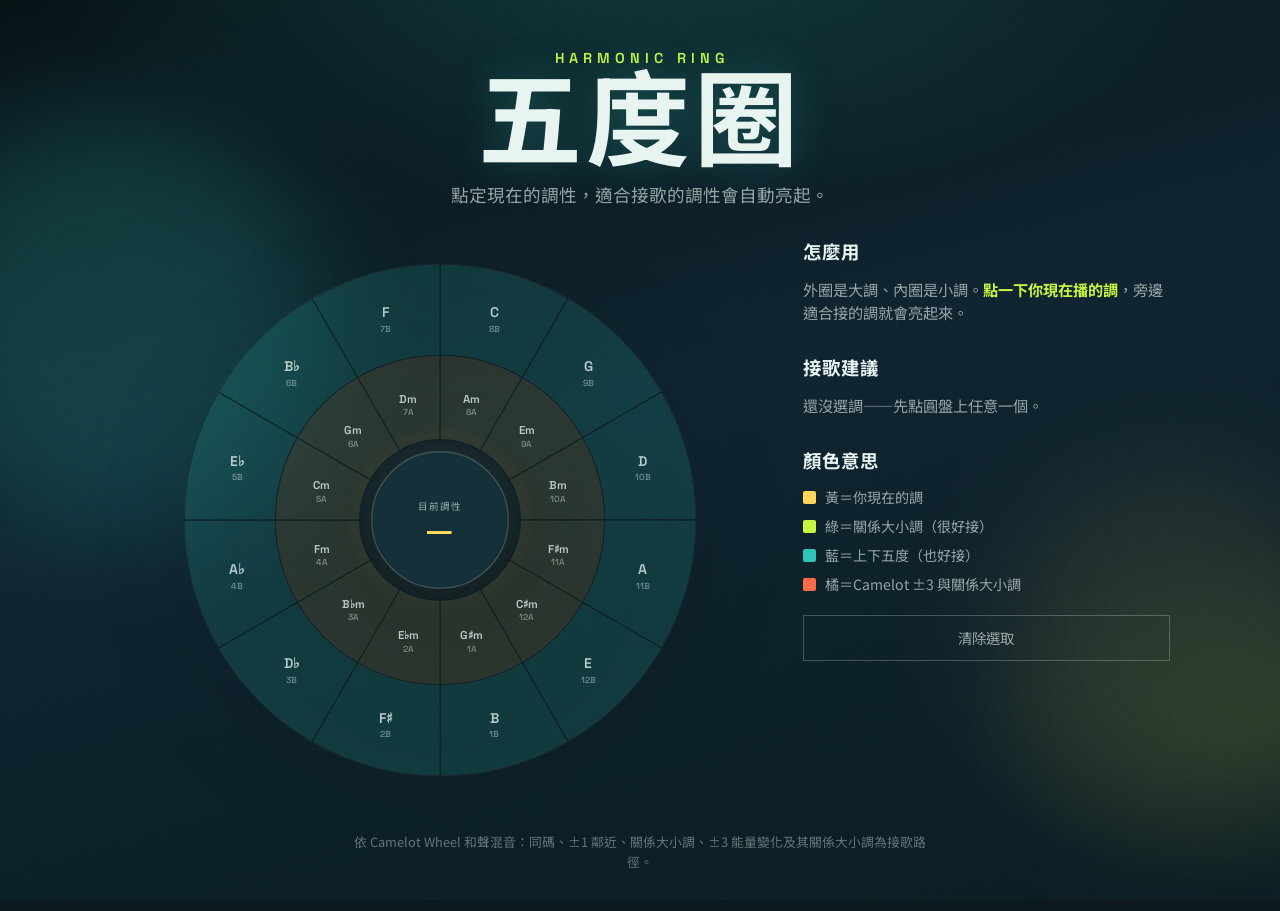
==== preview/index.html @ d06ddd53 "Deploy PR preview under /preview for review before merge Serve the Camelot ±3 branch build at GitHub" ====
<!DOCTYPE html>
<html lang="zh-Hant">
<head>
  <meta charset="UTF-8" />
  <meta name="viewport" content="width=device-width, initial-scale=1.0" />
  <title>五度圈 · DJ 接歌參考</title>
  <link rel="preconnect" href="https://fonts.googleapis.com" />
  <link rel="preconnect" href="https://fonts.gstatic.com" crossorigin />
  <link href="https://fonts.googleapis.com/css2?family=Archivo+Black&family=Noto+Sans+TC:wght@400;500;700&family=Space+Grotesk:wght@400;500;600&display=swap" rel="stylesheet" />
  <link rel="stylesheet" href="styles.css" />
</head>
<body>
  <div class="atmosphere" aria-hidden="true">
    <div class="orb orb-a"></div>
    <div class="orb orb-b"></div>
    <div class="grain"></div>
  </div>

  <header class="hero">
    <p class="brand">HARMONIC RING</p>
    <h1>五度圈</h1>
    <p class="tagline">點定現在的調性，適合接歌的調性會自動亮起。</p>
  </header>

  <main class="stage">
    <section class="wheel-panel" aria-label="五度圈">
      <div class="wheel-wrap">
        <svg id="wheel" viewBox="0 0 640 640" role="img" aria-label="可點選的五度圈">
          <defs>
            <radialGradient id="hubGlow" cx="50%" cy="50%" r="50%">
              <stop offset="0%" stop-color="rgba(255, 214, 90, 0.35)" />
              <stop offset="55%" stop-color="rgba(255, 214, 90, 0.08)" />
              <stop offset="100%" stop-color="rgba(255, 214, 90, 0)" />
            </radialGradient>
            <filter id="softGlow" x="-40%" y="-40%" width="180%" height="180%">
              <feGaussianBlur stdDeviation="4" result="blur" />
              <feMerge>
                <feMergeNode in="blur" />
                <feMergeNode in="SourceGraphic" />
              </feMerge>
            </filter>
          </defs>
          <circle class="wheel-ring" cx="320" cy="320" r="292" />
          <circle class="wheel-ring inner" cx="320" cy="320" r="188" />
          <circle class="hub-glow" cx="320" cy="320" r="110" fill="url(#hubGlow)" />
          <g id="segments"></g>
          <g id="labels"></g>
          <g class="hub">
            <circle cx="320" cy="320" r="78" class="hub-disk" />
            <text x="320" y="308" class="hub-kicker" text-anchor="middle">目前調性</text>
            <text id="hub-key" x="320" y="342" class="hub-key" text-anchor="middle">—</text>
            <text id="hub-camelot" x="320" y="368" class="hub-camelot" text-anchor="middle"></text>
          </g>
        </svg>
      </div>
    </section>

    <aside class="side" aria-live="polite">
      <div class="side-block">
        <h2>怎麼用</h2>
        <p class="hint">外圈是大調、內圈是小調。<strong>點一下你現在播的調</strong>，旁邊適合接的調就會亮起來。</p>
      </div>

      <div class="side-block">
        <h2>接歌建議</h2>
        <p id="hint" class="hint">還沒選調——先點圓盤上任意一個。</p>
        <ul id="compat-list" class="compat-list"></ul>
      </div>

      <div class="side-block colors">
        <h2>顏色意思</h2>
        <ul class="legend">
          <li><span class="swatch selected"></span>黃＝你現在的調</li>
          <li><span class="swatch match"></span>綠＝關係大小調（很好接）</li>
          <li><span class="swatch adjacent"></span>藍＝上下五度（也好接）</li>
          <li><span class="swatch energy"></span>橘＝Camelot ±3 與關係大小調</li>
        </ul>
      </div>

      <button type="button" id="clear-btn" class="clear-btn">清除選取</button>
    </aside>
  </main>

  <footer class="foot">
    <p>依 Camelot Wheel 和聲混音：同碼、±1 鄰近、關係大小調、±3 能量變化及其關係大小調為接歌路徑。</p>
  </footer>

  <script src="app.js"></script>
</body>
</html>
---- preview/styles.css ----
:root {
  --ink: #0c1a1f;
  --ink-soft: #143039;
  --foam: #e8f4f0;
  --foam-dim: rgba(232, 244, 240, 0.62);
  --lime: #c8f542;
  --lime-deep: #9bc91a;
  --amber: #ffd65a;
  --teal: #2ec4b6;
  --teal-dim: rgba(46, 196, 182, 0.28);
  --rose: #ff6b4a;
  --mute: rgba(232, 244, 240, 0.18);
  --font-display: "Archivo Black", "Noto Sans TC", sans-serif;
  --font-body: "Noto Sans TC", "Space Grotesk", sans-serif;
  --font-mono: "Space Grotesk", sans-serif;
}

*,
*::before,
*::after {
  box-sizing: border-box;
}

html,
body {
  margin: 0;
  min-height: 100%;
}

body {
  font-family: var(--font-body);
  color: var(--foam);
  background: var(--ink);
  overflow-x: hidden;
  line-height: 1.5;
}

.atmosphere {
  position: fixed;
  inset: 0;
  pointer-events: none;
  z-index: 0;
  background:
    radial-gradient(ellipse 90% 60% at 50% -10%, rgba(46, 196, 182, 0.22), transparent 55%),
    radial-gradient(ellipse 50% 40% at 100% 80%, rgba(200, 245, 66, 0.08), transparent 50%),
    linear-gradient(165deg, #071215 0%, #0f2430 45%, #0a1c22 100%);
}

.orb {
  position: absolute;
  border-radius: 50%;
  filter: blur(60px);
  opacity: 0.55;
  animation: drift 14s ease-in-out infinite alternate;
}

.orb-a {
  width: min(48vw, 420px);
  height: min(48vw, 420px);
  top: 12%;
  left: -8%;
  background: rgba(46, 196, 182, 0.35);
}

.orb-b {
  width: min(40vw, 360px);
  height: min(40vw, 360px);
  right: -6%;
  bottom: 8%;
  background: rgba(255, 214, 90, 0.18);
  animation-delay: -4s;
}

.grain {
  position: absolute;
  inset: 0;
  opacity: 0.07;
  background-image: url("data:image/svg+xml,%3Csvg viewBox='0 0 200 200' xmlns='http://www.w3.org/2000/svg'%3E%3Cfilter id='n'%3E%3CfeTurbulence type='fractalNoise' baseFrequency='0.85' numOctaves='3' stitchTiles='stitch'/%3E%3C/filter%3E%3Crect width='100%25' height='100%25' filter='url(%23n)'/%3E%3C/svg%3E");
  mix-blend-mode: overlay;
}

@keyframes drift {
  from { transform: translate(0, 0) scale(1); }
  to { transform: translate(24px, -18px) scale(1.08); }
}

.hero,
.stage,
.foot {
  position: relative;
  z-index: 1;
}

.hero {
  text-align: center;
  padding: clamp(1.5rem, 5vw, 3rem) 1.25rem 0.5rem;
  animation: rise 0.7s ease-out both;
}

.brand {
  margin: 0;
  font-family: var(--font-mono);
  font-size: clamp(0.75rem, 2vw, 0.9rem);
  letter-spacing: 0.35em;
  text-indent: 0.35em;
  color: var(--lime);
  font-weight: 600;
}

.hero h1 {
  margin: 0.35rem 0 0.5rem;
  font-family: var(--font-display);
  font-size: clamp(3.2rem, 12vw, 6.5rem);
  letter-spacing: 0.04em;
  line-height: 0.95;
  color: var(--foam);
  text-shadow: 0 0 40px rgba(46, 196, 182, 0.25);
}

.tagline {
  margin: 0 auto;
  max-width: 26rem;
  color: var(--foam-dim);
  font-size: clamp(0.95rem, 2.4vw, 1.1rem);
  font-weight: 400;
}

.stage {
  display: grid;
  grid-template-columns: 1fr;
  gap: 1.5rem;
  align-items: start;
  max-width: 1100px;
  margin: 0 auto;
  padding: 1rem 1.25rem 2rem;
}

@media (min-width: 900px) {
  .stage {
    grid-template-columns: minmax(0, 1.35fr) minmax(260px, 0.75fr);
    gap: 2rem;
    padding-top: 1.5rem;
  }
}

.wheel-wrap {
  width: min(100%, 560px);
  margin: 0 auto;
  animation: rise 0.85s ease-out 0.12s both;
}

#wheel {
  width: 100%;
  height: auto;
  display: block;
  filter: drop-shadow(0 20px 50px rgba(0, 0, 0, 0.45));
}

.wheel-ring {
  fill: none;
  stroke: rgba(232, 244, 240, 0.12);
  stroke-width: 1.5;
}

.wheel-ring.inner {
  stroke: rgba(232, 244, 240, 0.08);
}

.hub-disk {
  fill: var(--ink-soft);
  stroke: rgba(232, 244, 240, 0.2);
  stroke-width: 1.5;
}

.hub-kicker {
  fill: var(--foam-dim);
  font-family: var(--font-body);
  font-size: 11px;
  letter-spacing: 0.12em;
}

.hub-key {
  fill: var(--amber);
  font-family: var(--font-display);
  font-size: 28px;
  letter-spacing: 0.02em;
}

.hub-camelot {
  fill: var(--teal);
  font-family: var(--font-mono);
  font-size: 13px;
  font-weight: 600;
}

.key-seg {
  cursor: pointer;
  transition: opacity 0.25s ease, filter 0.25s ease;
  outline: none;
}

.key-seg path {
  stroke: rgba(12, 26, 31, 0.55);
  stroke-width: 1.5;
  transition: fill 0.25s ease, stroke 0.25s ease, filter 0.25s ease;
}

.key-seg text {
  pointer-events: none;
  font-family: var(--font-mono);
  font-weight: 600;
  fill: rgba(232, 244, 240, 0.78);
  transition: fill 0.25s ease, opacity 0.25s ease;
}

.key-seg .camelot-label {
  font-size: 10px;
  fill: rgba(232, 244, 240, 0.45);
  font-weight: 500;
}

.key-seg.major path {
  fill: rgba(46, 196, 182, 0.16);
}

.key-seg.minor path {
  fill: rgba(255, 214, 90, 0.12);
}

.key-seg:hover path,
.key-seg:focus-visible path {
  fill: rgba(200, 245, 66, 0.28);
  stroke: rgba(200, 245, 66, 0.55);
}

.key-seg:hover text,
.key-seg:focus-visible text {
  fill: var(--foam);
}

/* Dim non-compatible when a key is selected */
.wheel-active .key-seg {
  opacity: 0.28;
}

.wheel-active .key-seg.is-lit {
  opacity: 1;
  animation: pop 0.35s ease-out both;
}

.wheel-active .key-seg.is-selected path {
  fill: var(--amber);
  stroke: rgba(255, 246, 200, 0.9);
  filter: url(#softGlow);
}

.wheel-active .key-seg.is-selected text {
  fill: var(--ink);
}

.wheel-active .key-seg.is-selected .camelot-label {
  fill: rgba(12, 26, 31, 0.7);
}

.wheel-active .key-seg.is-match path {
  fill: rgba(200, 245, 66, 0.55);
  stroke: rgba(200, 245, 66, 0.85);
}

.wheel-active .key-seg.is-match text {
  fill: var(--ink);
}

.wheel-active .key-seg.is-match .camelot-label {
  fill: rgba(12, 26, 31, 0.65);
}

.wheel-active .key-seg.is-adjacent path {
  fill: rgba(46, 196, 182, 0.55);
  stroke: rgba(46, 196, 182, 0.9);
}

.wheel-active .key-seg.is-adjacent text {
  fill: var(--ink);
}

.wheel-active .key-seg.is-adjacent .camelot-label {
  fill: rgba(12, 26, 31, 0.65);
}

.wheel-active .key-seg.is-energy path {
  fill: rgba(255, 107, 74, 0.5);
  stroke: rgba(255, 107, 74, 0.85);
}

.wheel-active .key-seg.is-energy text {
  fill: var(--foam);
}

.wheel-active .key-seg.is-energy .camelot-label {
  fill: rgba(232, 244, 240, 0.72);
}

@keyframes pop {
  from { transform: scale(0.96); }
  to { transform: scale(1); }
}

@keyframes rise {
  from {
    opacity: 0;
    transform: translateY(16px);
  }
  to {
    opacity: 1;
    transform: translateY(0);
  }
}

.side {
  display: flex;
  flex-direction: column;
  gap: 1.25rem;
  animation: rise 0.9s ease-out 0.2s both;
}

.side-block h2 {
  margin: 0 0 0.65rem;
  font-family: var(--font-display);
  font-size: 1.15rem;
  letter-spacing: 0.06em;
  color: var(--foam);
}

.hint {
  margin: 0 0 0.75rem;
  color: var(--foam-dim);
  font-size: 0.95rem;
}

.compat-list {
  list-style: none;
  margin: 0;
  padding: 0;
  display: flex;
  flex-direction: column;
  gap: 0.45rem;
}

.compat-list li {
  display: flex;
  align-items: baseline;
  justify-content: space-between;
  gap: 0.75rem;
  padding: 0.55rem 0;
  border-bottom: 1px solid var(--mute);
  font-size: 0.95rem;
}

.compat-list .name {
  font-weight: 700;
  color: var(--foam);
}

.compat-list .why {
  color: var(--foam-dim);
  font-size: 0.82rem;
  text-align: right;
}

.compat-list .tag {
  display: inline-block;
  margin-right: 0.35rem;
  font-family: var(--font-mono);
  font-size: 0.75rem;
  font-weight: 600;
  color: var(--teal);
}

.hint strong {
  color: var(--lime);
  font-weight: 700;
}

.legend {
  list-style: none;
  margin: 0;
  padding: 0;
  display: flex;
  flex-direction: column;
  gap: 0.5rem;
  font-size: 0.88rem;
  color: var(--foam-dim);
}

.legend li {
  display: flex;
  align-items: center;
  gap: 0.55rem;
}

.swatch {
  width: 0.85rem;
  height: 0.85rem;
  border-radius: 2px;
  flex-shrink: 0;
}

.swatch.selected { background: var(--amber); }
.swatch.match { background: var(--lime); }
.swatch.adjacent { background: var(--teal); }
.swatch.energy { background: var(--rose); }

.clear-btn {
  appearance: none;
  border: 1px solid rgba(232, 244, 240, 0.25);
  background: transparent;
  color: var(--foam-dim);
  font-family: var(--font-body);
  font-size: 0.9rem;
  padding: 0.7rem 1rem;
  cursor: pointer;
  transition: color 0.2s ease, border-color 0.2s ease, background 0.2s ease;
}

.clear-btn:hover {
  color: var(--foam);
  border-color: var(--lime);
  background: rgba(200, 245, 66, 0.08);
}

.foot {
  text-align: center;
  padding: 0 1.25rem 2.5rem;
  color: rgba(232, 244, 240, 0.4);
  font-size: 0.8rem;
}

.foot p {
  margin: 0 auto;
  max-width: 36rem;
}
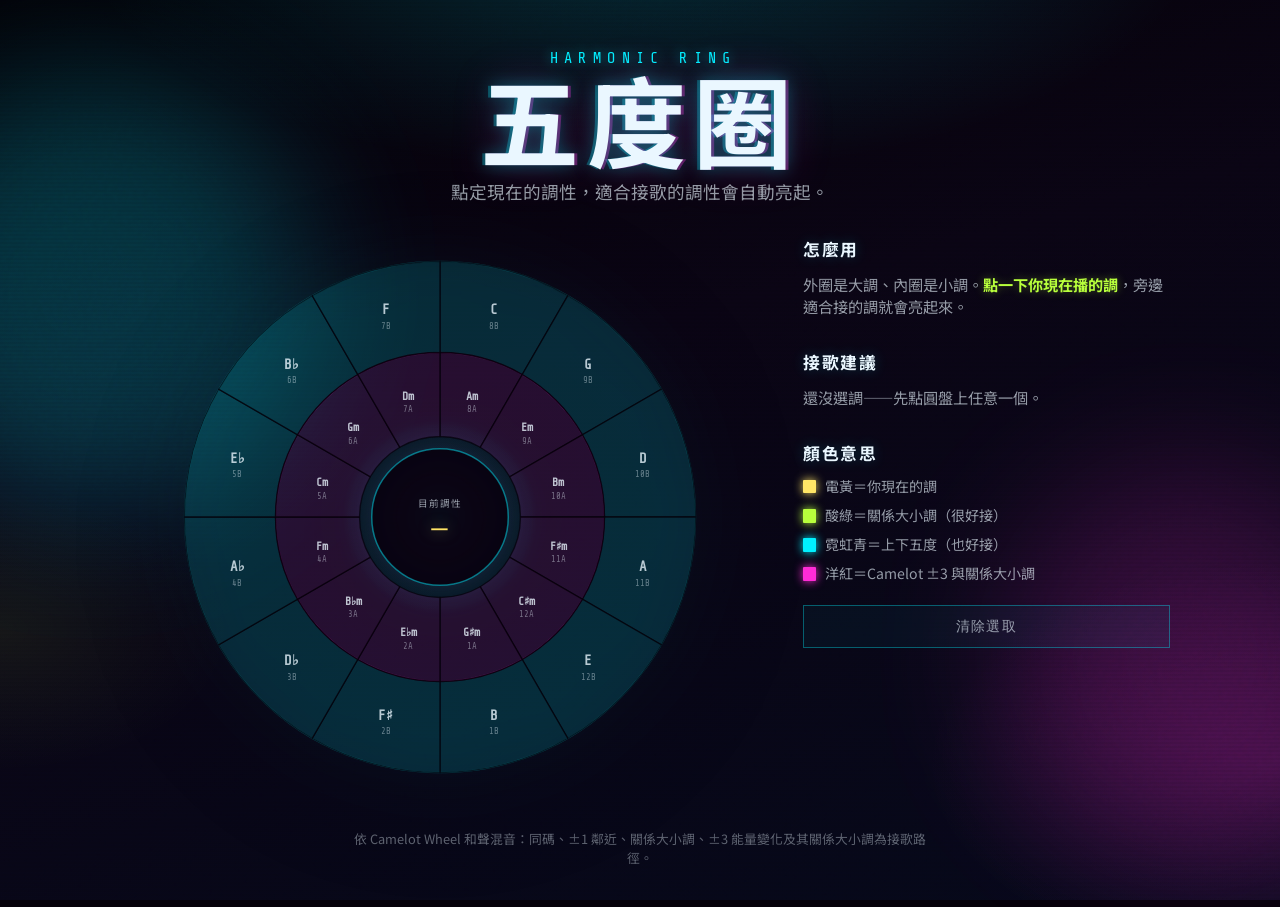
==== commit db4b94fd: "Refresh /preview with cyberpunk theme and ±3 mixing Co-authored-by: cooltaco0622-boop <cooltaco0622-" ====
--- a/preview/index.html
+++ b/preview/index.html
@@ -6,7 +6,7 @@
   <title>五度圈 · DJ 接歌參考</title>
   <link rel="preconnect" href="https://fonts.googleapis.com" />
   <link rel="preconnect" href="https://fonts.gstatic.com" crossorigin />
-  <link href="https://fonts.googleapis.com/css2?family=Archivo+Black&family=Noto+Sans+TC:wght@400;500;700&family=Space+Grotesk:wght@400;500;600&display=swap" rel="stylesheet" />
+  <link href="https://fonts.googleapis.com/css2?family=Noto+Sans+TC:wght@400;500;700&family=Orbitron:wght@600;700&family=Rajdhani:wght@500;600;700&family=Share+Tech+Mono&display=swap" rel="stylesheet" />
   <link rel="stylesheet" href="styles.css" />
 </head>
 <body>
@@ -14,6 +14,7 @@
     <div class="orb orb-a"></div>
     <div class="orb orb-b"></div>
     <div class="grain"></div>
+    <div class="scanlines"></div>
   </div>
 
   <header class="hero">
@@ -28,9 +29,9 @@
         <svg id="wheel" viewBox="0 0 640 640" role="img" aria-label="可點選的五度圈">
           <defs>
             <radialGradient id="hubGlow" cx="50%" cy="50%" r="50%">
-              <stop offset="0%" stop-color="rgba(255, 214, 90, 0.35)" />
-              <stop offset="55%" stop-color="rgba(255, 214, 90, 0.08)" />
-              <stop offset="100%" stop-color="rgba(255, 214, 90, 0)" />
+              <stop offset="0%" stop-color="rgba(0, 240, 255, 0.4)" />
+              <stop offset="45%" stop-color="rgba(255, 43, 214, 0.14)" />
+              <stop offset="100%" stop-color="rgba(0, 240, 255, 0)" />
             </radialGradient>
             <filter id="softGlow" x="-40%" y="-40%" width="180%" height="180%">
               <feGaussianBlur stdDeviation="4" result="blur" />
@@ -70,10 +71,10 @@
       <div class="side-block colors">
         <h2>顏色意思</h2>
         <ul class="legend">
-          <li><span class="swatch selected"></span>黃＝你現在的調</li>
-          <li><span class="swatch match"></span>綠＝關係大小調（很好接）</li>
-          <li><span class="swatch adjacent"></span>藍＝上下五度（也好接）</li>
-          <li><span class="swatch energy"></span>橘＝Camelot ±3 與關係大小調</li>
+          <li><span class="swatch selected"></span>電黃＝你現在的調</li>
+          <li><span class="swatch match"></span>酸綠＝關係大小調（很好接）</li>
+          <li><span class="swatch adjacent"></span>霓虹青＝上下五度（也好接）</li>
+          <li><span class="swatch energy"></span>洋紅＝Camelot ±3 與關係大小調</li>
         </ul>
       </div>
 
--- a/preview/styles.css
+++ b/preview/styles.css
@@ -1,18 +1,20 @@
 :root {
-  --ink: #0c1a1f;
-  --ink-soft: #143039;
-  --foam: #e8f4f0;
-  --foam-dim: rgba(232, 244, 240, 0.62);
-  --lime: #c8f542;
-  --lime-deep: #9bc91a;
-  --amber: #ffd65a;
-  --teal: #2ec4b6;
-  --teal-dim: rgba(46, 196, 182, 0.28);
-  --rose: #ff6b4a;
-  --mute: rgba(232, 244, 240, 0.18);
-  --font-display: "Archivo Black", "Noto Sans TC", sans-serif;
-  --font-body: "Noto Sans TC", "Space Grotesk", sans-serif;
-  --font-mono: "Space Grotesk", sans-serif;
+  --ink: #05010a;
+  --ink-soft: #12081c;
+  --foam: #eaf7ff;
+  --foam-dim: rgba(234, 247, 255, 0.62);
+  --lime: #b8ff3c;
+  --lime-deep: #7fd90a;
+  --amber: #ffe566;
+  --teal: #00f0ff;
+  --teal-dim: rgba(0, 240, 255, 0.28);
+  --rose: #ff2bd6;
+  --magenta: #ff2bd6;
+  --magenta-dim: rgba(255, 43, 214, 0.28);
+  --mute: rgba(234, 247, 255, 0.14);
+  --font-display: "Orbitron", "Noto Sans TC", sans-serif;
+  --font-body: "Noto Sans TC", "Rajdhani", sans-serif;
+  --font-mono: "Share Tech Mono", "Rajdhani", monospace;
 }
 
 *,
@@ -41,47 +43,67 @@
   pointer-events: none;
   z-index: 0;
   background:
-    radial-gradient(ellipse 90% 60% at 50% -10%, rgba(46, 196, 182, 0.22), transparent 55%),
-    radial-gradient(ellipse 50% 40% at 100% 80%, rgba(200, 245, 66, 0.08), transparent 50%),
-    linear-gradient(165deg, #071215 0%, #0f2430 45%, #0a1c22 100%);
+    radial-gradient(ellipse 80% 50% at 50% -8%, rgba(0, 240, 255, 0.18), transparent 55%),
+    radial-gradient(ellipse 55% 45% at 100% 85%, rgba(255, 43, 214, 0.16), transparent 50%),
+    radial-gradient(ellipse 40% 35% at 0% 70%, rgba(184, 255, 60, 0.07), transparent 45%),
+    linear-gradient(165deg, #020006 0%, #0a0414 40%, #05081a 100%);
 }
 
 .orb {
   position: absolute;
   border-radius: 50%;
-  filter: blur(60px);
-  opacity: 0.55;
-  animation: drift 14s ease-in-out infinite alternate;
+  filter: blur(70px);
+  opacity: 0.65;
+  animation: drift 12s ease-in-out infinite alternate;
 }
 
 .orb-a {
-  width: min(48vw, 420px);
-  height: min(48vw, 420px);
-  top: 12%;
-  left: -8%;
-  background: rgba(46, 196, 182, 0.35);
+  width: min(52vw, 440px);
+  height: min(52vw, 440px);
+  top: 8%;
+  left: -10%;
+  background: rgba(0, 240, 255, 0.32);
 }
 
 .orb-b {
-  width: min(40vw, 360px);
-  height: min(40vw, 360px);
-  right: -6%;
-  bottom: 8%;
-  background: rgba(255, 214, 90, 0.18);
-  animation-delay: -4s;
+  width: min(44vw, 380px);
+  height: min(44vw, 380px);
+  right: -8%;
+  bottom: 6%;
+  background: rgba(255, 43, 214, 0.28);
+  animation-delay: -5s;
 }
 
 .grain {
   position: absolute;
   inset: 0;
-  opacity: 0.07;
-  background-image: url("data:image/svg+xml,%3Csvg viewBox='0 0 200 200' xmlns='http://www.w3.org/2000/svg'%3E%3Cfilter id='n'%3E%3CfeTurbulence type='fractalNoise' baseFrequency='0.85' numOctaves='3' stitchTiles='stitch'/%3E%3C/filter%3E%3Crect width='100%25' height='100%25' filter='url(%23n)'/%3E%3C/svg%3E");
+  opacity: 0.09;
+  background-image: url("data:image/svg+xml,%3Csvg viewBox='0 0 200 200' xmlns='http://www.w3.org/2000/svg'%3E%3Cfilter id='n'%3E%3CfeTurbulence type='fractalNoise' baseFrequency='0.9' numOctaves='3' stitchTiles='stitch'/%3E%3C/filter%3E%3Crect width='100%25' height='100%25' filter='url(%23n)'/%3E%3C/svg%3E");
   mix-blend-mode: overlay;
+}
+
+.scanlines {
+  position: absolute;
+  inset: 0;
+  opacity: 0.12;
+  background: repeating-linear-gradient(
+    to bottom,
+    transparent 0,
+    transparent 2px,
+    rgba(0, 0, 0, 0.45) 2px,
+    rgba(0, 0, 0, 0.45) 4px
+  );
+  animation: scan-drift 8s linear infinite;
 }
 
 @keyframes drift {
   from { transform: translate(0, 0) scale(1); }
-  to { transform: translate(24px, -18px) scale(1.08); }
+  to { transform: translate(28px, -22px) scale(1.1); }
+}
+
+@keyframes scan-drift {
+  from { transform: translateY(0); }
+  to { transform: translateY(4px); }
 }
 
 .hero,
@@ -100,21 +122,27 @@
 .brand {
   margin: 0;
   font-family: var(--font-mono);
-  font-size: clamp(0.75rem, 2vw, 0.9rem);
-  letter-spacing: 0.35em;
-  text-indent: 0.35em;
-  color: var(--lime);
-  font-weight: 600;
+  font-size: clamp(0.75rem, 2vw, 0.95rem);
+  letter-spacing: 0.42em;
+  text-indent: 0.42em;
+  color: var(--teal);
+  font-weight: 400;
+  text-shadow: 0 0 12px rgba(0, 240, 255, 0.55);
 }
 
 .hero h1 {
   margin: 0.35rem 0 0.5rem;
   font-family: var(--font-display);
-  font-size: clamp(3.2rem, 12vw, 6.5rem);
-  letter-spacing: 0.04em;
+  font-size: clamp(3rem, 11vw, 6.2rem);
+  letter-spacing: 0.08em;
   line-height: 0.95;
   color: var(--foam);
-  text-shadow: 0 0 40px rgba(46, 196, 182, 0.25);
+  text-shadow:
+    0 0 18px rgba(0, 240, 255, 0.35),
+    0 0 48px rgba(255, 43, 214, 0.22),
+    3px 0 0 rgba(255, 43, 214, 0.35),
+    -3px 0 0 rgba(0, 240, 255, 0.28);
+  animation: glitch-soft 5.5s steps(2, end) infinite;
 }
 
 .tagline {
@@ -153,23 +181,24 @@
   width: 100%;
   height: auto;
   display: block;
-  filter: drop-shadow(0 20px 50px rgba(0, 0, 0, 0.45));
+  filter: drop-shadow(0 0 28px rgba(0, 240, 255, 0.18))
+          drop-shadow(0 18px 50px rgba(0, 0, 0, 0.55));
 }
 
 .wheel-ring {
   fill: none;
-  stroke: rgba(232, 244, 240, 0.12);
+  stroke: rgba(0, 240, 255, 0.28);
   stroke-width: 1.5;
 }
 
 .wheel-ring.inner {
-  stroke: rgba(232, 244, 240, 0.08);
+  stroke: rgba(255, 43, 214, 0.22);
 }
 
 .hub-disk {
-  fill: var(--ink-soft);
-  stroke: rgba(232, 244, 240, 0.2);
-  stroke-width: 1.5;
+  fill: rgba(8, 2, 16, 0.92);
+  stroke: rgba(0, 240, 255, 0.45);
+  stroke-width: 1.75;
 }
 
 .hub-kicker {
@@ -182,8 +211,9 @@
 .hub-key {
   fill: var(--amber);
   font-family: var(--font-display);
-  font-size: 28px;
-  letter-spacing: 0.02em;
+  font-size: 26px;
+  letter-spacing: 0.04em;
+  filter: drop-shadow(0 0 8px rgba(255, 229, 102, 0.55));
 }
 
 .hub-camelot {
@@ -200,7 +230,7 @@
 }
 
 .key-seg path {
-  stroke: rgba(12, 26, 31, 0.55);
+  stroke: rgba(5, 1, 10, 0.7);
   stroke-width: 1.5;
   transition: fill 0.25s ease, stroke 0.25s ease, filter 0.25s ease;
 }
@@ -209,28 +239,29 @@
   pointer-events: none;
   font-family: var(--font-mono);
   font-weight: 600;
-  fill: rgba(232, 244, 240, 0.78);
+  fill: rgba(234, 247, 255, 0.78);
   transition: fill 0.25s ease, opacity 0.25s ease;
 }
 
 .key-seg .camelot-label {
   font-size: 10px;
-  fill: rgba(232, 244, 240, 0.45);
+  fill: rgba(234, 247, 255, 0.42);
   font-weight: 500;
 }
 
 .key-seg.major path {
-  fill: rgba(46, 196, 182, 0.16);
+  fill: rgba(0, 240, 255, 0.14);
 }
 
 .key-seg.minor path {
-  fill: rgba(255, 214, 90, 0.12);
+  fill: rgba(255, 43, 214, 0.12);
 }
 
 .key-seg:hover path,
 .key-seg:focus-visible path {
-  fill: rgba(200, 245, 66, 0.28);
-  stroke: rgba(200, 245, 66, 0.55);
+  fill: rgba(184, 255, 60, 0.28);
+  stroke: rgba(184, 255, 60, 0.65);
+  filter: url(#softGlow);
 }
 
 .key-seg:hover text,
@@ -240,7 +271,7 @@
 
 /* Dim non-compatible when a key is selected */
 .wheel-active .key-seg {
-  opacity: 0.28;
+  opacity: 0.22;
 }
 
 .wheel-active .key-seg.is-lit {
@@ -250,7 +281,7 @@
 
 .wheel-active .key-seg.is-selected path {
   fill: var(--amber);
-  stroke: rgba(255, 246, 200, 0.9);
+  stroke: rgba(255, 246, 200, 0.95);
   filter: url(#softGlow);
 }
 
@@ -259,12 +290,13 @@
 }
 
 .wheel-active .key-seg.is-selected .camelot-label {
-  fill: rgba(12, 26, 31, 0.7);
+  fill: rgba(5, 1, 10, 0.7);
 }
 
 .wheel-active .key-seg.is-match path {
-  fill: rgba(200, 245, 66, 0.55);
-  stroke: rgba(200, 245, 66, 0.85);
+  fill: rgba(184, 255, 60, 0.55);
+  stroke: rgba(184, 255, 60, 0.95);
+  filter: url(#softGlow);
 }
 
 .wheel-active .key-seg.is-match text {
@@ -272,12 +304,13 @@
 }
 
 .wheel-active .key-seg.is-match .camelot-label {
-  fill: rgba(12, 26, 31, 0.65);
+  fill: rgba(5, 1, 10, 0.65);
 }
 
 .wheel-active .key-seg.is-adjacent path {
-  fill: rgba(46, 196, 182, 0.55);
-  stroke: rgba(46, 196, 182, 0.9);
+  fill: rgba(0, 240, 255, 0.52);
+  stroke: rgba(0, 240, 255, 0.95);
+  filter: url(#softGlow);
 }
 
 .wheel-active .key-seg.is-adjacent text {
@@ -285,12 +318,13 @@
 }
 
 .wheel-active .key-seg.is-adjacent .camelot-label {
-  fill: rgba(12, 26, 31, 0.65);
+  fill: rgba(5, 1, 10, 0.65);
 }
 
 .wheel-active .key-seg.is-energy path {
-  fill: rgba(255, 107, 74, 0.5);
-  stroke: rgba(255, 107, 74, 0.85);
+  fill: rgba(255, 43, 214, 0.52);
+  stroke: rgba(255, 43, 214, 0.95);
+  filter: url(#softGlow);
 }
 
 .wheel-active .key-seg.is-energy text {
@@ -298,7 +332,7 @@
 }
 
 .wheel-active .key-seg.is-energy .camelot-label {
-  fill: rgba(232, 244, 240, 0.72);
+  fill: rgba(234, 247, 255, 0.72);
 }
 
 @keyframes pop {
@@ -314,6 +348,23 @@
   to {
     opacity: 1;
     transform: translateY(0);
+  }
+}
+
+@keyframes glitch-soft {
+  0%,
+  92%,
+  100% {
+    transform: translate(0);
+  }
+  93% {
+    transform: translate(-2px, 1px);
+  }
+  94% {
+    transform: translate(2px, -1px);
+  }
+  95% {
+    transform: translate(0);
   }
 }
 
@@ -327,9 +378,10 @@
 .side-block h2 {
   margin: 0 0 0.65rem;
   font-family: var(--font-display);
-  font-size: 1.15rem;
-  letter-spacing: 0.06em;
+  font-size: 1.05rem;
+  letter-spacing: 0.1em;
   color: var(--foam);
+  text-shadow: 0 0 14px rgba(0, 240, 255, 0.2);
 }
 
 .hint {
@@ -375,11 +427,13 @@
   font-size: 0.75rem;
   font-weight: 600;
   color: var(--teal);
+  text-shadow: 0 0 8px rgba(0, 240, 255, 0.45);
 }
 
 .hint strong {
   color: var(--lime);
   font-weight: 700;
+  text-shadow: 0 0 10px rgba(184, 255, 60, 0.35);
 }
 
 .legend {
@@ -402,37 +456,55 @@
 .swatch {
   width: 0.85rem;
   height: 0.85rem;
-  border-radius: 2px;
+  border-radius: 1px;
   flex-shrink: 0;
-}
-
-.swatch.selected { background: var(--amber); }
-.swatch.match { background: var(--lime); }
-.swatch.adjacent { background: var(--teal); }
-.swatch.energy { background: var(--rose); }
+  box-shadow: 0 0 10px currentColor;
+}
+
+.swatch.selected {
+  background: var(--amber);
+  color: var(--amber);
+}
+
+.swatch.match {
+  background: var(--lime);
+  color: var(--lime);
+}
+
+.swatch.adjacent {
+  background: var(--teal);
+  color: var(--teal);
+}
+
+.swatch.energy {
+  background: var(--magenta);
+  color: var(--magenta);
+}
 
 .clear-btn {
   appearance: none;
-  border: 1px solid rgba(232, 244, 240, 0.25);
-  background: transparent;
+  border: 1px solid rgba(0, 240, 255, 0.35);
+  background: rgba(0, 240, 255, 0.04);
   color: var(--foam-dim);
-  font-family: var(--font-body);
+  font-family: var(--font-mono);
   font-size: 0.9rem;
+  letter-spacing: 0.08em;
   padding: 0.7rem 1rem;
   cursor: pointer;
-  transition: color 0.2s ease, border-color 0.2s ease, background 0.2s ease;
+  transition: color 0.2s ease, border-color 0.2s ease, background 0.2s ease, box-shadow 0.2s ease;
 }
 
 .clear-btn:hover {
   color: var(--foam);
-  border-color: var(--lime);
-  background: rgba(200, 245, 66, 0.08);
+  border-color: var(--magenta);
+  background: rgba(255, 43, 214, 0.1);
+  box-shadow: 0 0 18px rgba(255, 43, 214, 0.25);
 }
 
 .foot {
   text-align: center;
   padding: 0 1.25rem 2.5rem;
-  color: rgba(232, 244, 240, 0.4);
+  color: rgba(234, 247, 255, 0.38);
   font-size: 0.8rem;
 }
 
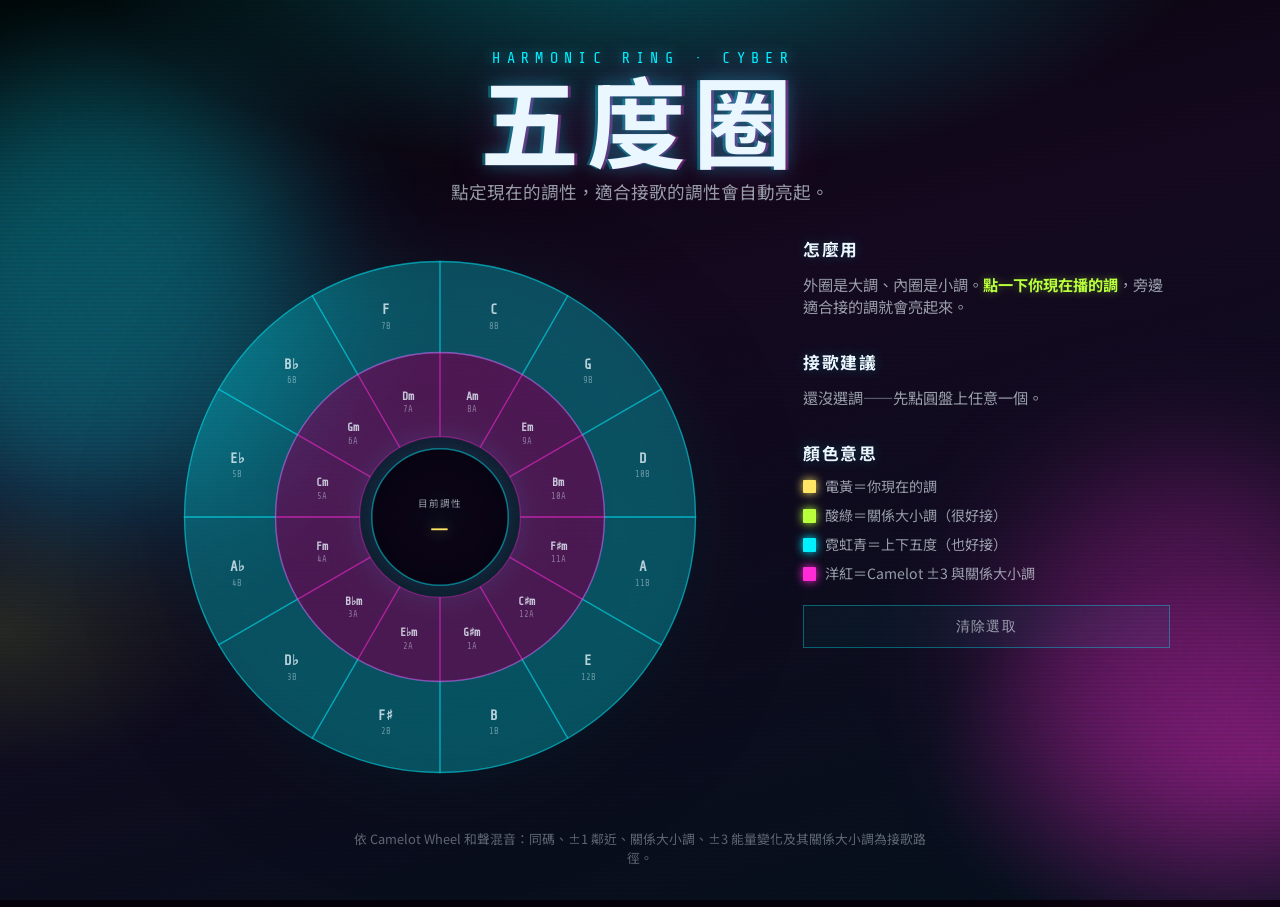
==== commit 52362357: "Force-refresh preview with stronger cyberpunk colors Co-authored-by: cooltaco0622-boop <cooltaco0622" ====
--- a/preview/index.html
+++ b/preview/index.html
@@ -7,7 +7,7 @@
   <link rel="preconnect" href="https://fonts.googleapis.com" />
   <link rel="preconnect" href="https://fonts.gstatic.com" crossorigin />
   <link href="https://fonts.googleapis.com/css2?family=Noto+Sans+TC:wght@400;500;700&family=Orbitron:wght@600;700&family=Rajdhani:wght@500;600;700&family=Share+Tech+Mono&display=swap" rel="stylesheet" />
-  <link rel="stylesheet" href="styles.css" />
+  <link rel="stylesheet" href="styles.css?v=cyber3" />
 </head>
 <body>
   <div class="atmosphere" aria-hidden="true">
@@ -18,7 +18,7 @@
   </div>
 
   <header class="hero">
-    <p class="brand">HARMONIC RING</p>
+    <p class="brand">HARMONIC RING · CYBER</p>
     <h1>五度圈</h1>
     <p class="tagline">點定現在的調性，適合接歌的調性會自動亮起。</p>
   </header>
@@ -86,6 +86,6 @@
     <p>依 Camelot Wheel 和聲混音：同碼、±1 鄰近、關係大小調、±3 能量變化及其關係大小調為接歌路徑。</p>
   </footer>
 
-  <script src="app.js"></script>
+  <script src="app.js?v=cyber3"></script>
 </body>
 </html>
--- a/preview/styles.css
+++ b/preview/styles.css
@@ -43,10 +43,10 @@
   pointer-events: none;
   z-index: 0;
   background:
-    radial-gradient(ellipse 80% 50% at 50% -8%, rgba(0, 240, 255, 0.18), transparent 55%),
-    radial-gradient(ellipse 55% 45% at 100% 85%, rgba(255, 43, 214, 0.16), transparent 50%),
-    radial-gradient(ellipse 40% 35% at 0% 70%, rgba(184, 255, 60, 0.07), transparent 45%),
-    linear-gradient(165deg, #020006 0%, #0a0414 40%, #05081a 100%);
+    radial-gradient(ellipse 80% 50% at 50% -8%, rgba(0, 240, 255, 0.32), transparent 55%),
+    radial-gradient(ellipse 55% 45% at 100% 85%, rgba(255, 43, 214, 0.3), transparent 50%),
+    radial-gradient(ellipse 40% 35% at 0% 70%, rgba(184, 255, 60, 0.12), transparent 45%),
+    linear-gradient(165deg, #000000 0%, #14081f 38%, #03101c 100%);
 }
 
 .orb {
@@ -62,7 +62,7 @@
   height: min(52vw, 440px);
   top: 8%;
   left: -10%;
-  background: rgba(0, 240, 255, 0.32);
+  background: rgba(0, 240, 255, 0.5);
 }
 
 .orb-b {
@@ -70,7 +70,7 @@
   height: min(44vw, 380px);
   right: -8%;
   bottom: 6%;
-  background: rgba(255, 43, 214, 0.28);
+  background: rgba(255, 43, 214, 0.45);
   animation-delay: -5s;
 }
 
@@ -250,11 +250,13 @@
 }
 
 .key-seg.major path {
-  fill: rgba(0, 240, 255, 0.14);
+  fill: rgba(0, 240, 255, 0.28);
+  stroke: rgba(0, 240, 255, 0.35);
 }
 
 .key-seg.minor path {
-  fill: rgba(255, 43, 214, 0.12);
+  fill: rgba(255, 43, 214, 0.26);
+  stroke: rgba(255, 43, 214, 0.35);
 }
 
 .key-seg:hover path,
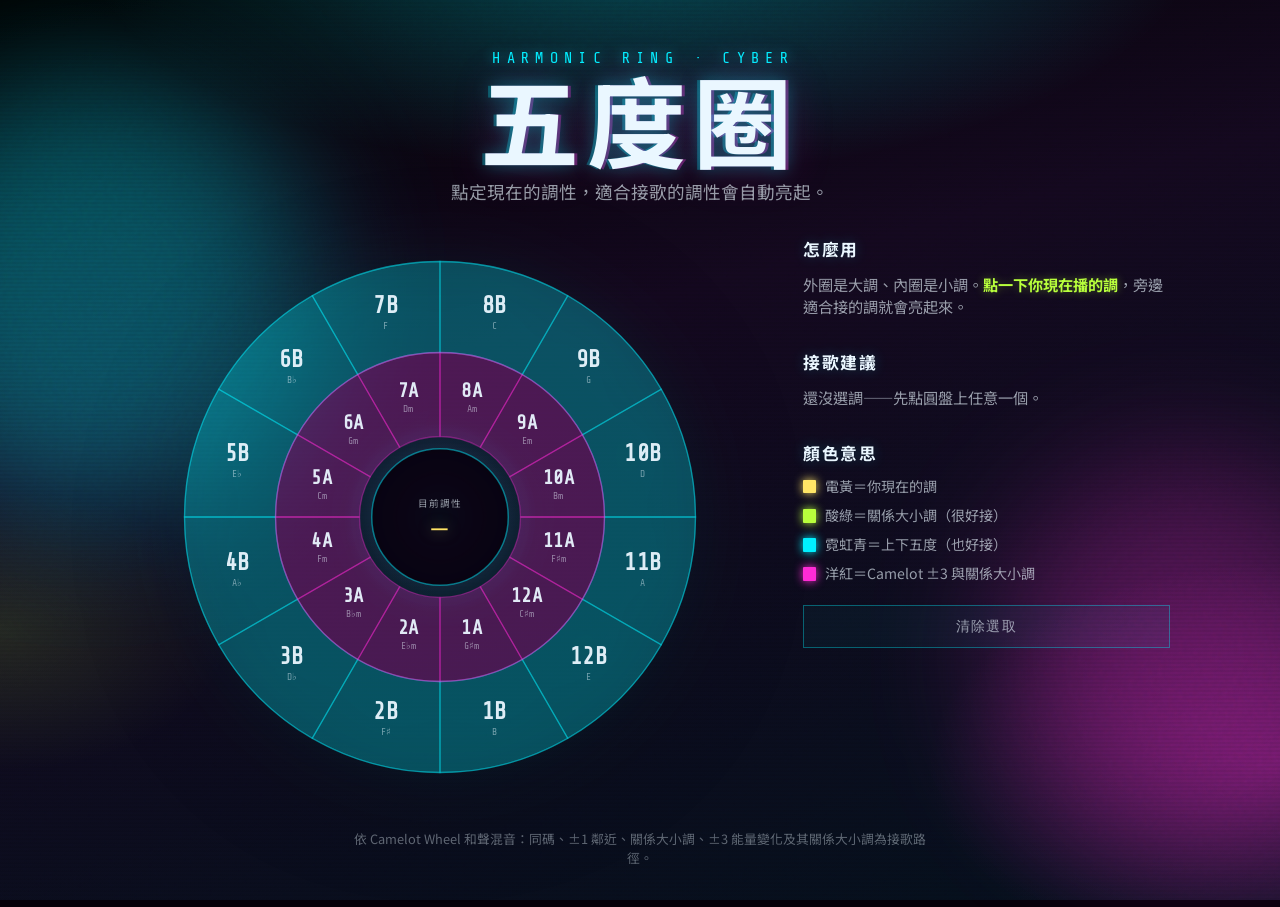
==== commit 5378ba3b: "Update preview with larger Camelot-first wheel labels Co-authored-by: cooltaco0622-boop <cooltaco062" ====
--- a/preview/index.html
+++ b/preview/index.html
@@ -7,7 +7,7 @@
   <link rel="preconnect" href="https://fonts.googleapis.com" />
   <link rel="preconnect" href="https://fonts.gstatic.com" crossorigin />
   <link href="https://fonts.googleapis.com/css2?family=Noto+Sans+TC:wght@400;500;700&family=Orbitron:wght@600;700&family=Rajdhani:wght@500;600;700&family=Share+Tech+Mono&display=swap" rel="stylesheet" />
-  <link rel="stylesheet" href="styles.css?v=cyber3" />
+  <link rel="stylesheet" href="styles.css?v=cyber4" />
 </head>
 <body>
   <div class="atmosphere" aria-hidden="true">
@@ -86,6 +86,6 @@
     <p>依 Camelot Wheel 和聲混音：同碼、±1 鄰近、關係大小調、±3 能量變化及其關係大小調為接歌路徑。</p>
   </footer>
 
-  <script src="app.js?v=cyber3"></script>
+  <script src="app.js?v=cyber4"></script>
 </body>
 </html>
--- a/preview/styles.css
+++ b/preview/styles.css
@@ -243,9 +243,15 @@
   transition: fill 0.25s ease, opacity 0.25s ease;
 }
 
-.key-seg .camelot-label {
-  font-size: 10px;
-  fill: rgba(234, 247, 255, 0.42);
+.key-seg .code-label {
+  font-weight: 700;
+  fill: rgba(234, 247, 255, 0.95);
+  letter-spacing: 0.02em;
+}
+
+.key-seg .name-label {
+  font-size: 11px;
+  fill: rgba(234, 247, 255, 0.48);
   font-weight: 500;
 }
 
@@ -291,7 +297,7 @@
   fill: var(--ink);
 }
 
-.wheel-active .key-seg.is-selected .camelot-label {
+.wheel-active .key-seg.is-selected .name-label {
   fill: rgba(5, 1, 10, 0.7);
 }
 
@@ -305,7 +311,7 @@
   fill: var(--ink);
 }
 
-.wheel-active .key-seg.is-match .camelot-label {
+.wheel-active .key-seg.is-match .name-label {
   fill: rgba(5, 1, 10, 0.65);
 }
 
@@ -319,7 +325,7 @@
   fill: var(--ink);
 }
 
-.wheel-active .key-seg.is-adjacent .camelot-label {
+.wheel-active .key-seg.is-adjacent .name-label {
   fill: rgba(5, 1, 10, 0.65);
 }
 
@@ -333,7 +339,7 @@
   fill: var(--foam);
 }
 
-.wheel-active .key-seg.is-energy .camelot-label {
+.wheel-active .key-seg.is-energy .name-label {
   fill: rgba(234, 247, 255, 0.72);
 }
 
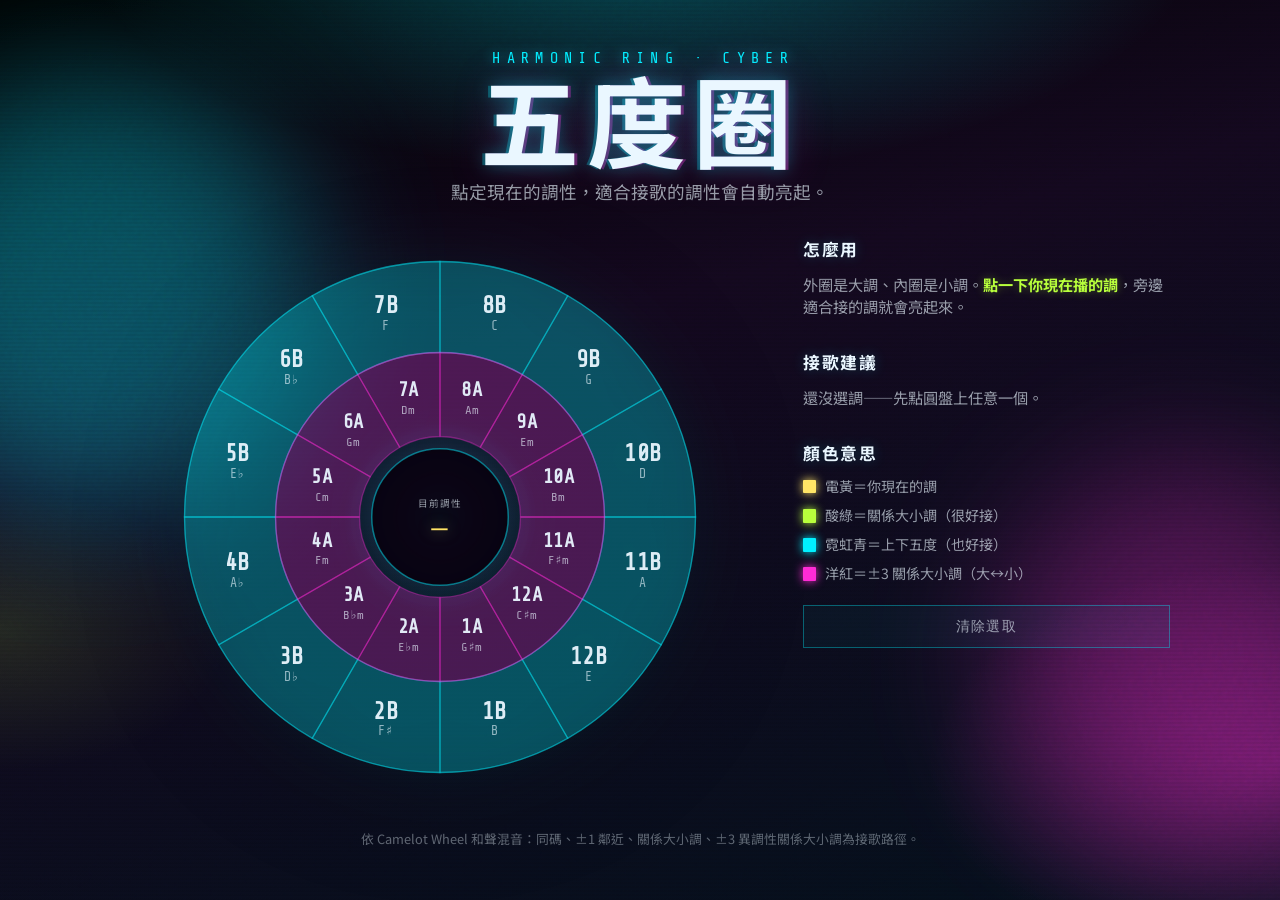
==== commit 45e60fc1: "Refresh preview: bigger names, ±3 relative-only Co-authored-by: cooltaco0622-boop <cooltaco0622-boop" ====
--- a/preview/index.html
+++ b/preview/index.html
@@ -7,7 +7,7 @@
   <link rel="preconnect" href="https://fonts.googleapis.com" />
   <link rel="preconnect" href="https://fonts.gstatic.com" crossorigin />
   <link href="https://fonts.googleapis.com/css2?family=Noto+Sans+TC:wght@400;500;700&family=Orbitron:wght@600;700&family=Rajdhani:wght@500;600;700&family=Share+Tech+Mono&display=swap" rel="stylesheet" />
-  <link rel="stylesheet" href="styles.css?v=cyber4" />
+  <link rel="stylesheet" href="styles.css?v=cyber5" />
 </head>
 <body>
   <div class="atmosphere" aria-hidden="true">
@@ -74,7 +74,7 @@
           <li><span class="swatch selected"></span>電黃＝你現在的調</li>
           <li><span class="swatch match"></span>酸綠＝關係大小調（很好接）</li>
           <li><span class="swatch adjacent"></span>霓虹青＝上下五度（也好接）</li>
-          <li><span class="swatch energy"></span>洋紅＝Camelot ±3 與關係大小調</li>
+          <li><span class="swatch energy"></span>洋紅＝±3 關係大小調（大↔小）</li>
         </ul>
       </div>
 
@@ -83,9 +83,9 @@
   </main>
 
   <footer class="foot">
-    <p>依 Camelot Wheel 和聲混音：同碼、±1 鄰近、關係大小調、±3 能量變化及其關係大小調為接歌路徑。</p>
+    <p>依 Camelot Wheel 和聲混音：同碼、±1 鄰近、關係大小調、±3 異調性關係大小調為接歌路徑。</p>
   </footer>
 
-  <script src="app.js?v=cyber4"></script>
+  <script src="app.js?v=cyber5"></script>
 </body>
 </html>
--- a/preview/styles.css
+++ b/preview/styles.css
@@ -250,8 +250,7 @@
 }
 
 .key-seg .name-label {
-  font-size: 11px;
-  fill: rgba(234, 247, 255, 0.48);
+  fill: rgba(234, 247, 255, 0.62);
   font-weight: 500;
 }
 
